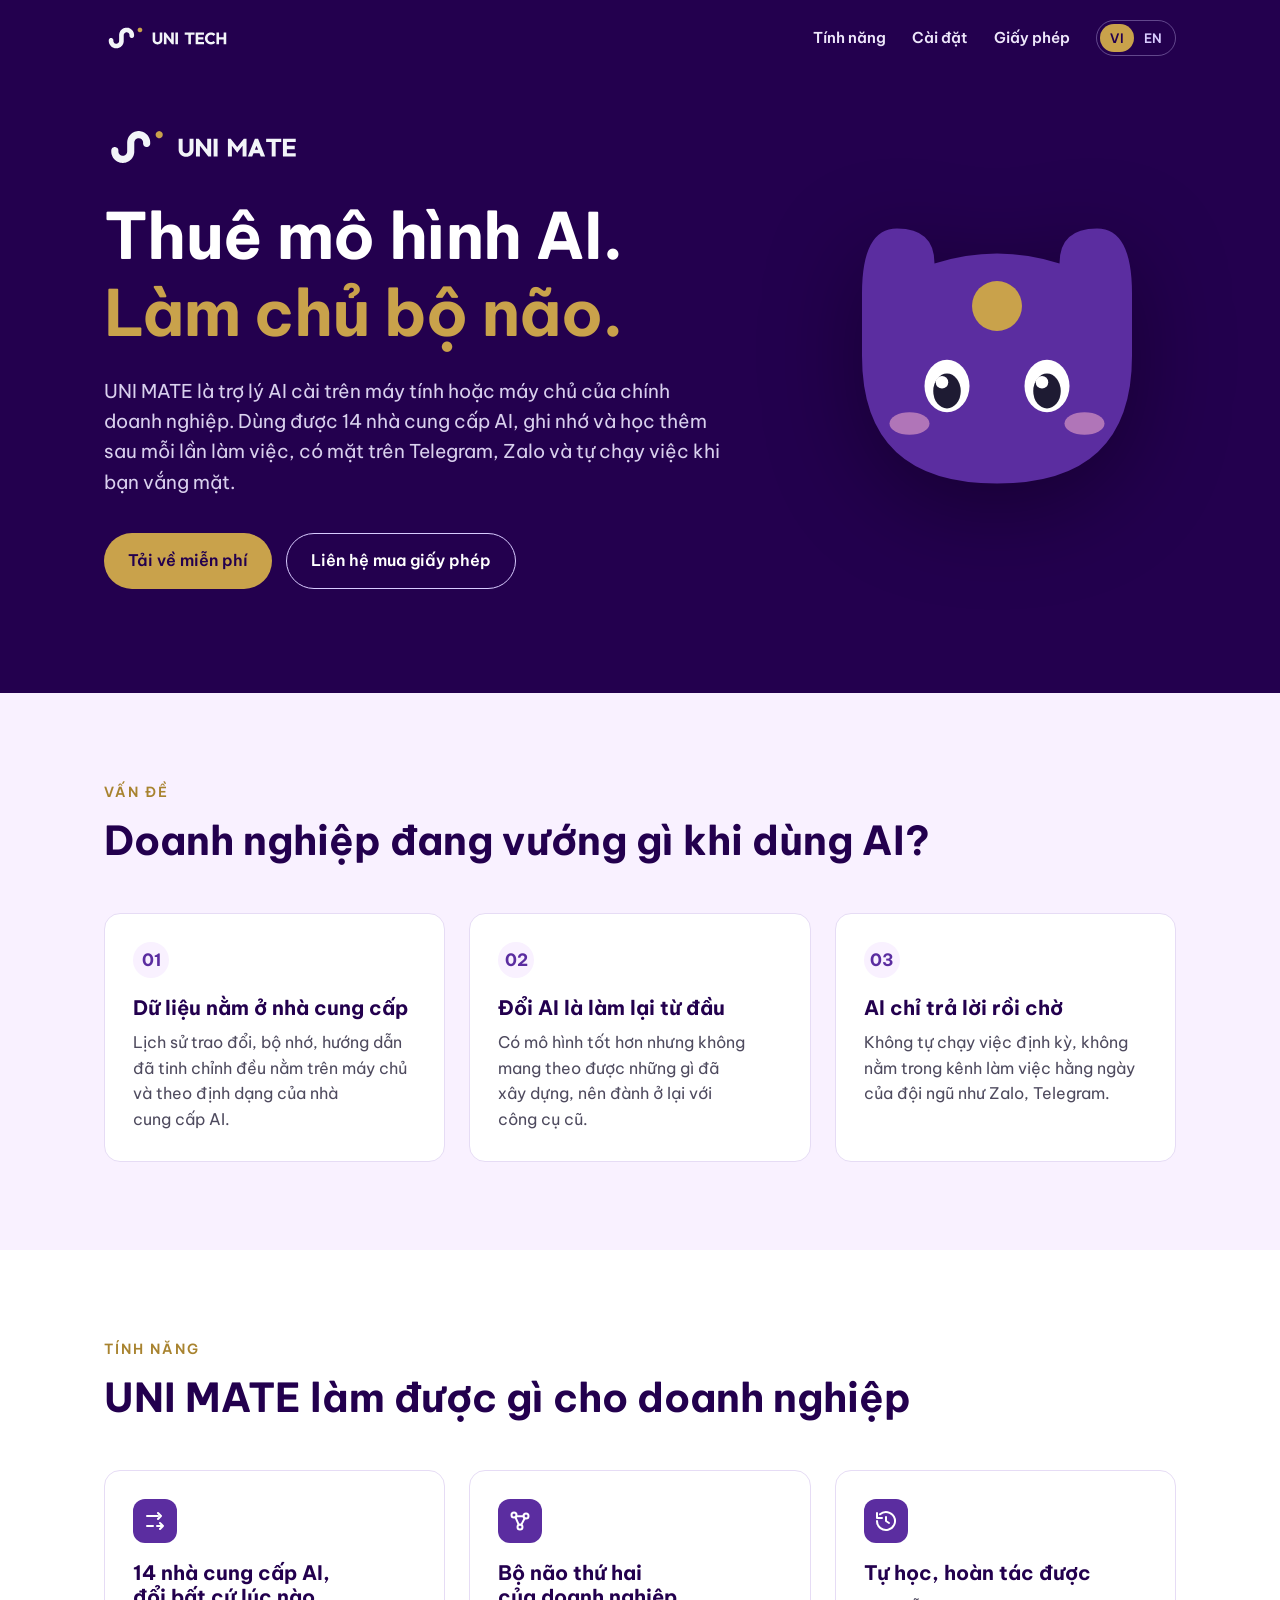
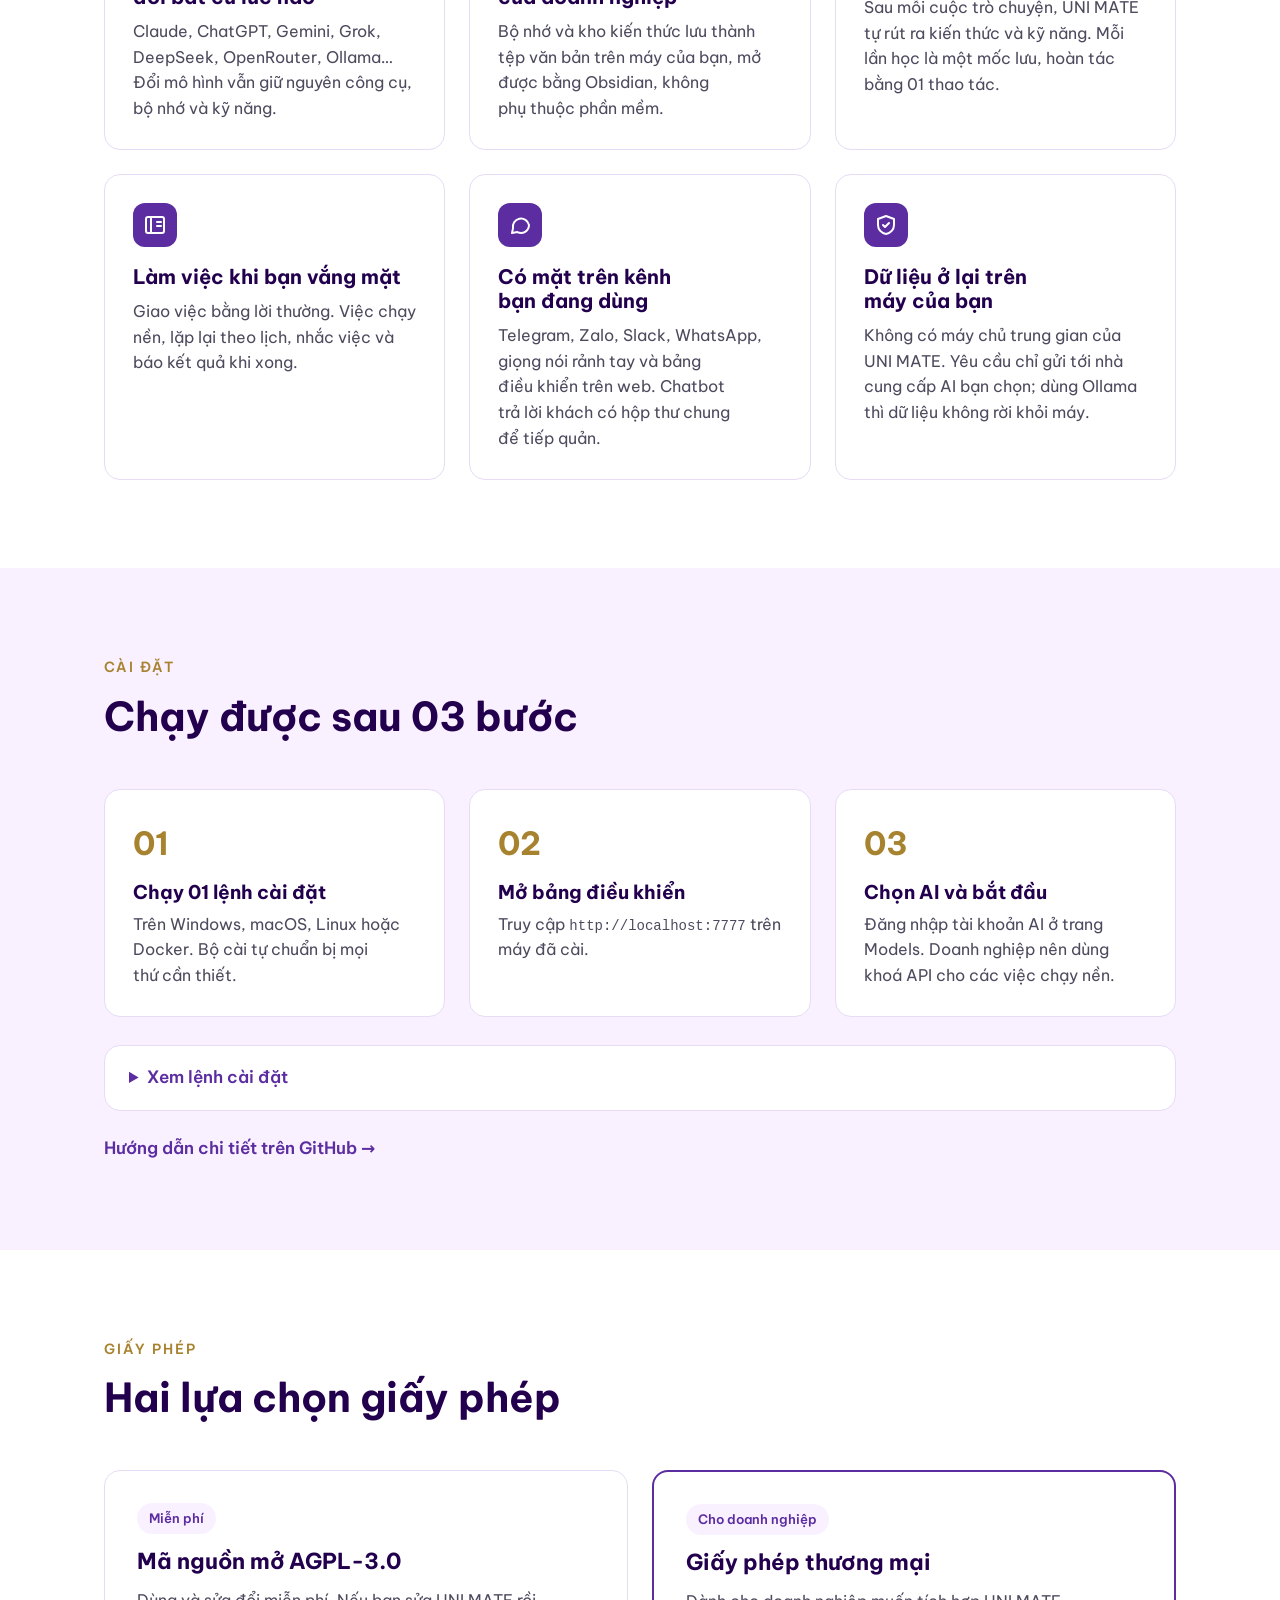
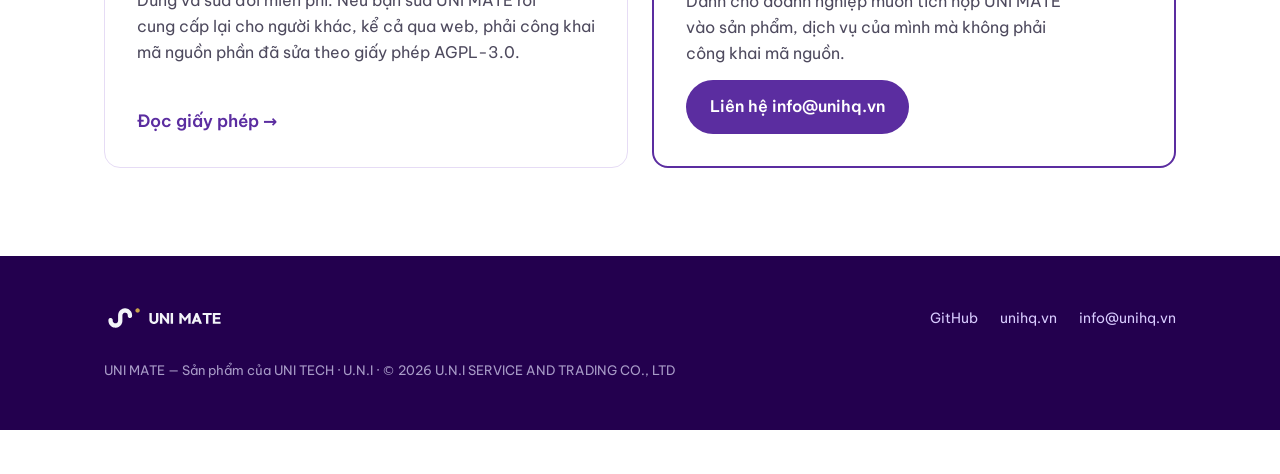
==== index.html @ b41cc6f3 "Website UNI TECH - trang UNI MATE (bản đầu) Co-Authored-By: Claude Opus 5.5 <noreply@anthropic.com> " ====
<!doctype html>
<html lang="vi">
<head>
<meta charset="utf-8">
<meta name="viewport" content="width=device-width, initial-scale=1">
<title>UNI TECH</title>
<meta http-equiv="refresh" content="0; url=/unimate/">
<link rel="canonical" href="https://tech.unihq.vn/unimate/">
</head>
<body>
<p><a href="/unimate/">UNI MATE</a></p>
</body>
</html>
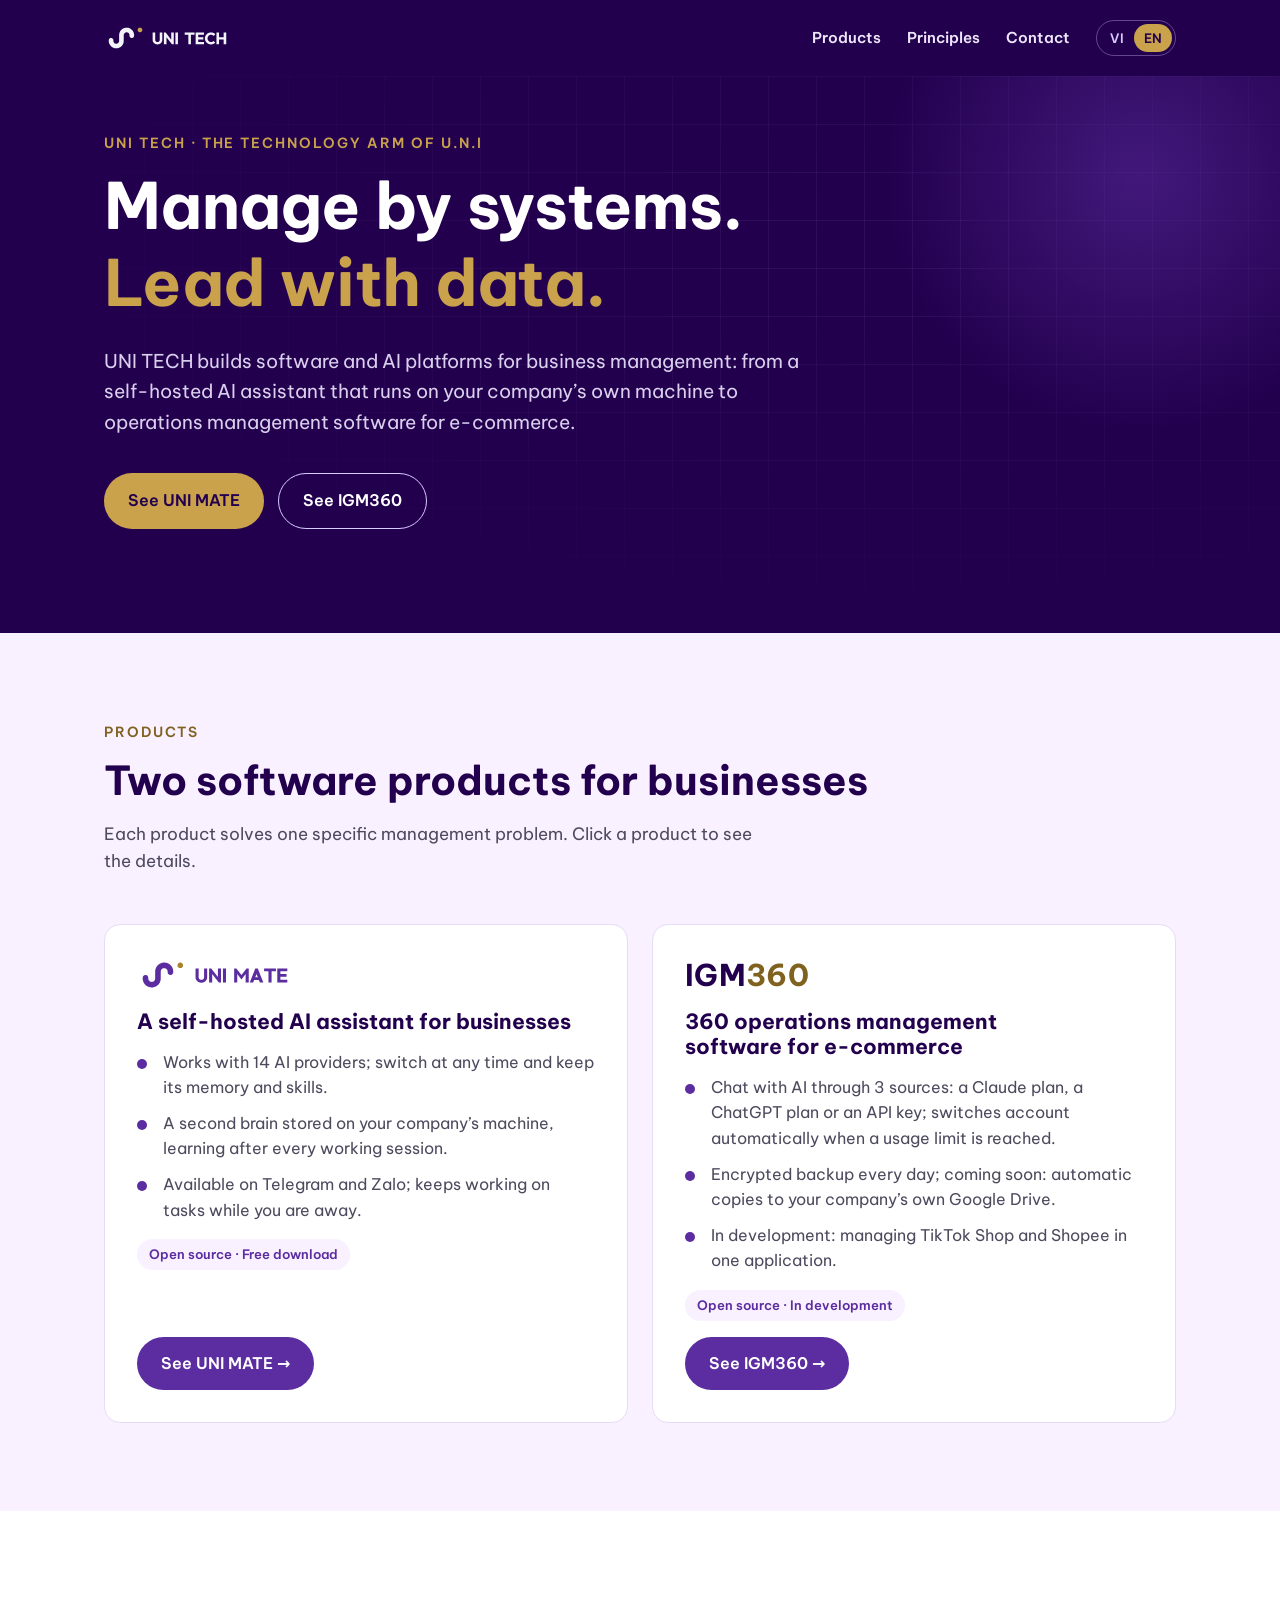
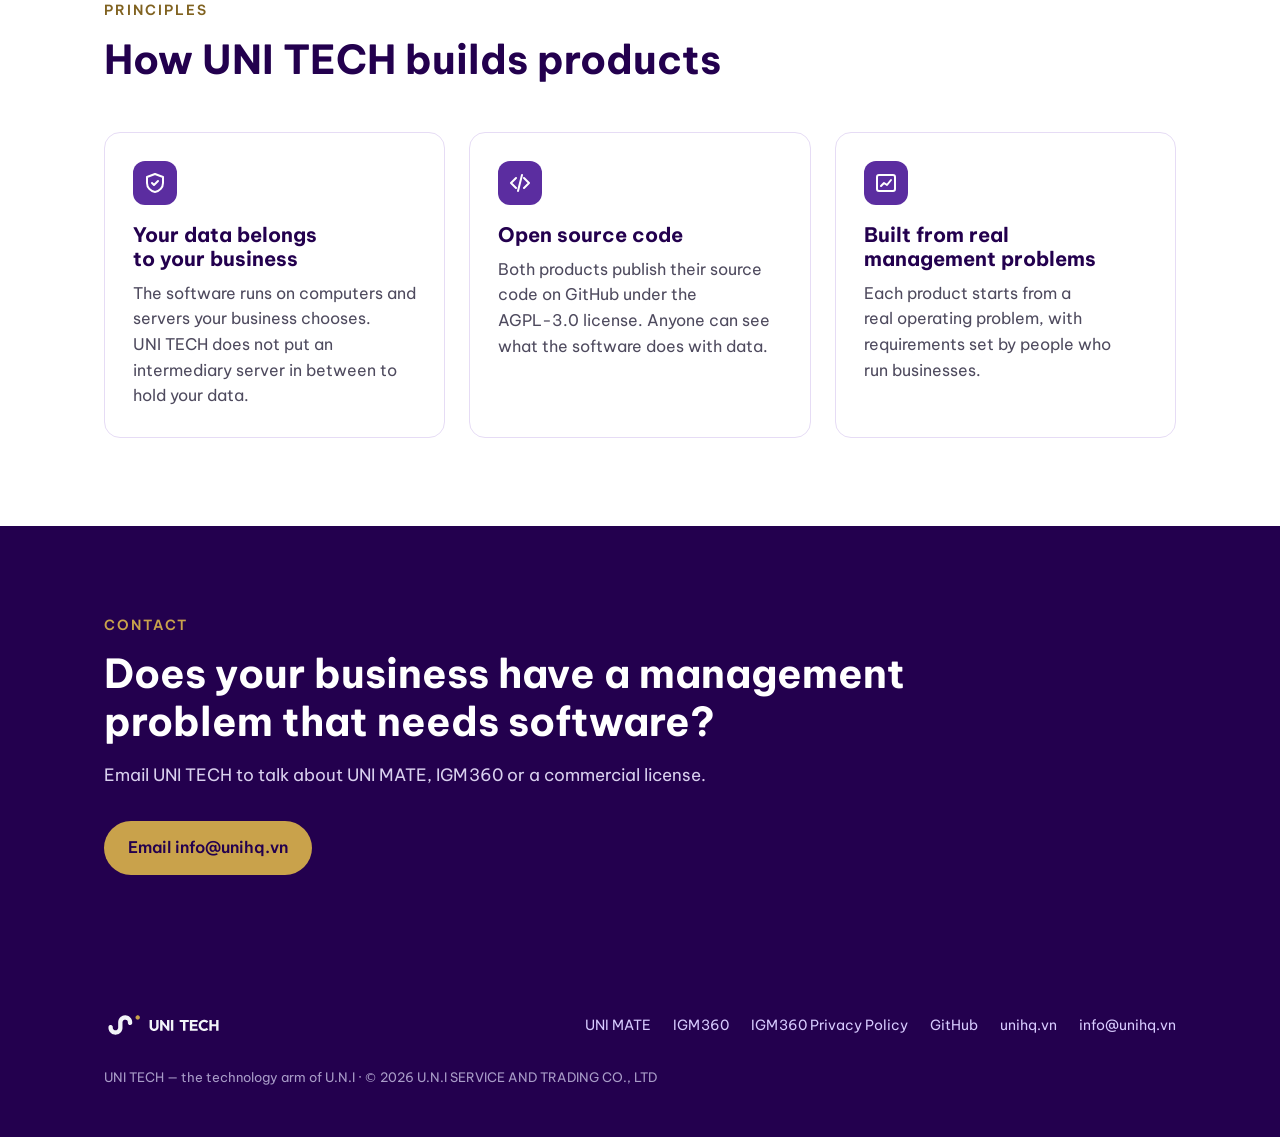
==== commit b71edf63: "Trang công nghệ UNI TECH: trang chủ, trang IGM360, chính sách riêng tư IGM360 - Trang chủ UNI TECH g" ====
--- a/index.html
+++ b/index.html
@@ -1,13 +1,144 @@
 <!doctype html>
-<html lang="vi">
+<html lang="vi" data-lang="vi">
 <head>
 <meta charset="utf-8">
 <meta name="viewport" content="width=device-width, initial-scale=1">
-<title>UNI TECH</title>
-<meta http-equiv="refresh" content="0; url=/unimate/">
-<link rel="canonical" href="https://tech.unihq.vn/unimate/">
+<title>UNI TECH — Công nghệ quản trị của U.N.I</title>
+<meta name="description" content="UNI TECH là mảng công nghệ của U.N.I: làm phần mềm và nền tảng AI cho quản trị doanh nghiệp. Sản phẩm: UNI MATE, IGM360. · UNI TECH is the technology arm of U.N.I, building software and AI platforms for business management.">
+<link rel="icon" href="assets/img/mascot.svg" type="image/svg+xml">
+<link rel="preload" href="assets/fonts/UNISans-Bold.woff2" as="font" type="font/woff2" crossorigin>
+<link rel="stylesheet" href="assets/css/site.css">
+<link rel="canonical" href="https://tech.unihq.vn/">
 </head>
-<body>
-<p><a href="/unimate/">UNI MATE</a></p>
+<body class="lift">
+
+<div class="dark">
+  <header class="site-header">
+    <div class="wrap">
+      <a class="brand" href="/" aria-label="UNI TECH"><img src="assets/img/uni-tech-dark.svg" alt="UNI TECH"></a>
+      <nav class="nav">
+        <a href="#san-pham"><span lang="vi">Sản&nbsp;phẩm</span><span lang="en">Products</span></a>
+        <a href="#nguyen-tac"><span lang="vi">Nguyên&nbsp;tắc</span><span lang="en">Principles</span></a>
+        <a href="#lien-he"><span lang="vi">Liên&nbsp;hệ</span><span lang="en">Contact</span></a>
+        <span class="lang" role="group" aria-label="Ngôn ngữ / Language">
+          <button type="button" data-set-lang="vi" aria-pressed="true">VI</button>
+          <button type="button" data-set-lang="en" aria-pressed="false">EN</button>
+        </span>
+      </nav>
+    </div>
+  </header>
+
+  <section class="hero hero-home hero-fx">
+    <div class="wrap">
+      <p class="eyebrow"><span lang="vi">UNI&nbsp;TECH · Mảng công&nbsp;nghệ của U.N.I</span><span lang="en">UNI&nbsp;TECH · The technology arm of U.N.I</span></p>
+      <h1 lang="vi">Quản&nbsp;trị bằng hệ&nbsp;thống.<br><span class="accent">Điều&nbsp;hành bằng dữ&nbsp;liệu.</span></h1>
+      <h1 lang="en">Manage by systems.<br><span class="accent">Lead with data.</span></h1>
+      <p class="lead" lang="vi">UNI&nbsp;TECH làm phần&nbsp;mềm và nền&nbsp;tảng AI cho quản&nbsp;trị doanh&nbsp;nghiệp: từ trợ&nbsp;lý AI tự cài trên máy của doanh&nbsp;nghiệp đến phần&nbsp;mềm quản&nbsp;trị vận&nbsp;hành thương&nbsp;mại điện&nbsp;tử.</p>
+      <p class="lead" lang="en">UNI&nbsp;TECH builds software and AI platforms for business management: from a self-hosted AI assistant that runs on your company’s own machine to operations management software for e-commerce.</p>
+      <div class="actions">
+        <a class="btn btn-gold" href="/unimate/"><span lang="vi">Xem UNI&nbsp;MATE</span><span lang="en">See UNI&nbsp;MATE</span></a>
+        <a class="btn btn-line" href="/igm360/"><span lang="vi">Xem IGM360</span><span lang="en">See IGM360</span></a>
+      </div>
+    </div>
+  </section>
+</div>
+
+<main>
+  <section class="products" id="san-pham">
+    <div class="wrap">
+      <p class="eyebrow"><span lang="vi">Sản&nbsp;phẩm</span><span lang="en">Products</span></p>
+      <h2 class="section-title" lang="vi">02 phần&nbsp;mềm cho doanh&nbsp;nghiệp</h2>
+      <h2 class="section-title" lang="en">Two software products for businesses</h2>
+      <p class="section-lead" lang="vi">Mỗi phần&nbsp;mềm giải một bài&nbsp;toán quản&nbsp;trị cụ&nbsp;thể. Bấm vào từng phần&nbsp;mềm để xem chi&nbsp;tiết.</p>
+      <p class="section-lead" lang="en">Each product solves one specific management problem. Click a product to see the details.</p>
+      <div class="grid-2">
+        <article class="product-card">
+          <img class="logo" src="assets/img/unimate-logo.svg" alt="UNI MATE">
+          <h3 lang="vi">Trợ&nbsp;lý AI tự cài cho doanh&nbsp;nghiệp</h3>
+          <h3 lang="en">A self-hosted AI assistant for businesses</h3>
+          <ul class="points">
+            <li><span lang="vi">Dùng 14 nhà cung&nbsp;cấp AI, đổi bất cứ lúc nào mà vẫn giữ bộ&nbsp;nhớ, kỹ&nbsp;năng.</span><span lang="en">Works with 14 AI providers; switch at any time and keep its memory and skills.</span></li>
+            <li><span lang="vi">Bộ&nbsp;não thứ hai lưu trên máy của doanh&nbsp;nghiệp, tự học sau mỗi lần làm&nbsp;việc.</span><span lang="en">A second brain stored on your company’s machine, learning after every working session.</span></li>
+            <li><span lang="vi">Có mặt trên Telegram, Zalo; tự chạy việc khi bạn vắng&nbsp;mặt.</span><span lang="en">Available on Telegram and Zalo; keeps working on tasks while you are away.</span></li>
+          </ul>
+          <span class="tag"><span lang="vi">Mã&nbsp;nguồn mở · Tải miễn&nbsp;phí</span><span lang="en">Open source · Free download</span></span>
+          <a class="btn btn-tech" href="/unimate/"><span lang="vi">Xem UNI&nbsp;MATE →</span><span lang="en">See UNI&nbsp;MATE →</span></a>
+        </article>
+        <article class="product-card">
+          <div class="wordmark" role="img" aria-label="IGM360">IGM<span>360</span></div>
+          <h3 lang="vi">Phần&nbsp;mềm quản&nbsp;trị vận&nbsp;hành 360 cho thương&nbsp;mại điện&nbsp;tử</h3>
+          <h3 lang="en">360 operations management software for e-commerce</h3>
+          <ul class="points">
+            <li><span lang="vi">Trò&nbsp;chuyện với AI qua 03 nguồn: gói Claude, gói ChatGPT, khoá&nbsp;API; tự chuyển tài&nbsp;khoản khi hết hạn&nbsp;mức.</span><span lang="en">Chat with AI through 3 sources: a Claude plan, a ChatGPT plan or an API key; switches account automatically when a usage limit is reached.</span></li>
+            <li><span lang="vi">Sao&nbsp;lưu mã&nbsp;hoá hằng&nbsp;ngày; sắp có: tự cất bản sao lên Google&nbsp;Drive của chính doanh&nbsp;nghiệp.</span><span lang="en">Encrypted backup every day; coming soon: automatic copies to your company’s own Google&nbsp;Drive.</span></li>
+            <li><span lang="vi">Đang phát&nbsp;triển: quản&nbsp;trị TikTok&nbsp;Shop và Shopee trên 01 phần&nbsp;mềm.</span><span lang="en">In development: managing TikTok&nbsp;Shop and Shopee in one application.</span></li>
+          </ul>
+          <span class="tag"><span lang="vi">Mã&nbsp;nguồn công&nbsp;khai · Đang phát&nbsp;triển</span><span lang="en">Open source · In development</span></span>
+          <a class="btn btn-tech" href="/igm360/"><span lang="vi">Xem IGM360 →</span><span lang="en">See IGM360 →</span></a>
+        </article>
+      </div>
+    </div>
+  </section>
+
+  <section id="nguyen-tac">
+    <div class="wrap">
+      <p class="eyebrow"><span lang="vi">Nguyên&nbsp;tắc</span><span lang="en">Principles</span></p>
+      <h2 class="section-title" lang="vi">Cách UNI&nbsp;TECH làm sản&nbsp;phẩm</h2>
+      <h2 class="section-title" lang="en">How UNI&nbsp;TECH builds products</h2>
+      <div class="grid-3">
+        <article class="card feature">
+          <div class="icon"><svg viewBox="0 0 24 24" fill="none" stroke="currentColor" stroke-width="2" stroke-linecap="round" stroke-linejoin="round"><path d="M12 3l8 3v6c0 4.5-3.4 8.3-8 9-4.6-.7-8-4.5-8-9V6z"/><path d="M9 12l2 2 4-4"/></svg></div>
+          <h3 lang="vi">Dữ&nbsp;liệu là của doanh&nbsp;nghiệp</h3>
+          <h3 lang="en">Your data belongs to your business</h3>
+          <p lang="vi">Phần&nbsp;mềm chạy trên máy&nbsp;tính, máy&nbsp;chủ do doanh&nbsp;nghiệp chọn. UNI&nbsp;TECH không đặt máy&nbsp;chủ trung&nbsp;gian để giữ dữ&nbsp;liệu của bạn.</p>
+          <p lang="en">The software runs on computers and servers your business chooses. UNI&nbsp;TECH does not put an intermediary server in between to hold your data.</p>
+        </article>
+        <article class="card feature">
+          <div class="icon"><svg viewBox="0 0 24 24" fill="none" stroke="currentColor" stroke-width="2" stroke-linecap="round" stroke-linejoin="round"><path d="M8 7l-5 5 5 5M16 7l5 5-5 5M14 4l-4 16"/></svg></div>
+          <h3 lang="vi">Mã&nbsp;nguồn công&nbsp;khai</h3>
+          <h3 lang="en">Open source code</h3>
+          <p lang="vi">Cả 02 phần&nbsp;mềm công&nbsp;khai mã&nbsp;nguồn trên GitHub theo giấy&nbsp;phép <span class="nb">AGPL-3.0</span>. Ai cũng xem được phần&nbsp;mềm làm gì với dữ&nbsp;liệu.</p>
+          <p lang="en">Both products publish their source code on GitHub under the <span class="nb">AGPL-3.0</span> license. Anyone can see what the software does with data.</p>
+        </article>
+        <article class="card feature">
+          <div class="icon"><svg viewBox="0 0 24 24" fill="none" stroke="currentColor" stroke-width="2" stroke-linecap="round" stroke-linejoin="round"><rect x="3" y="4" width="18" height="16" rx="2"/><path d="M7 15l3-3 3 2 4-5"/></svg></div>
+          <h3 lang="vi">Làm từ bài&nbsp;toán quản&nbsp;trị thật</h3>
+          <h3 lang="en">Built from real management problems</h3>
+          <p lang="vi">Mỗi phần&nbsp;mềm bắt&nbsp;đầu từ một bài&nbsp;toán điều&nbsp;hành có thật, do người làm quản&nbsp;trị đặt yêu&nbsp;cầu.</p>
+          <p lang="en">Each product starts from a real operating problem, with requirements set by people who run businesses.</p>
+        </article>
+      </div>
+    </div>
+  </section>
+
+  <section class="dark cta" id="lien-he">
+    <div class="wrap">
+      <p class="eyebrow" style="color:var(--gold-light)"><span lang="vi">Liên&nbsp;hệ</span><span lang="en">Contact</span></p>
+      <h2 class="section-title" lang="vi">Doanh&nbsp;nghiệp bạn có bài&nbsp;toán quản&nbsp;trị cần phần&nbsp;mềm?</h2>
+      <h2 class="section-title" lang="en">Does your business have a management problem that needs software?</h2>
+      <p class="section-lead" lang="vi">Gửi email cho UNI&nbsp;TECH để trao&nbsp;đổi về UNI&nbsp;MATE, IGM360 hoặc giấy&nbsp;phép thương&nbsp;mại.</p>
+      <p class="section-lead" lang="en">Email UNI&nbsp;TECH to talk about UNI&nbsp;MATE, IGM360 or a commercial license.</p>
+      <a class="btn btn-gold" href="mailto:info@unihq.vn?subject=UNI%20TECH"><span lang="vi">Gửi email info@unihq.vn</span><span lang="en">Email info@unihq.vn</span></a>
+    </div>
+  </section>
+</main>
+
+<footer class="dark site-footer">
+  <div class="wrap">
+    <img src="assets/img/uni-tech-dark.svg" alt="UNI TECH">
+    <nav>
+      <a href="/unimate/">UNI&nbsp;MATE</a>
+      <a href="/igm360/">IGM360</a>
+      <a href="/igm360/privacy/"><span lang="vi">Chính&nbsp;sách riêng&nbsp;tư IGM360</span><span lang="en">IGM360 Privacy Policy</span></a>
+      <a href="https://github.com/unihq">GitHub</a>
+      <a href="https://unihq.vn/">unihq.vn</a>
+      <a href="mailto:info@unihq.vn">info@unihq.vn</a>
+    </nav>
+    <small lang="vi">UNI&nbsp;TECH — mảng công&nbsp;nghệ của U.N.I · <span class="sym">©</span> 2026 Công&nbsp;ty TNHH Thương&nbsp;mại và Dịch&nbsp;vụ U.N.I (U.N.I SERVICE AND TRADING CO., LTD)</small>
+    <small lang="en">UNI&nbsp;TECH — the technology arm of U.N.I · <span class="sym">©</span> 2026 U.N.I SERVICE AND TRADING CO., LTD</small>
+  </div>
+</footer>
+
+<script src="assets/js/lang.js"></script>
 </body>
 </html>
--- a/assets/css/site.css
+++ b/assets/css/site.css
@@ -0,0 +1,277 @@
+@font-face { font-family: "UNI Sans"; src: url("../fonts/UNISans-Regular.woff2") format("woff2"); font-weight: 400; font-display: swap; }
+@font-face { font-family: "UNI Sans"; src: url("../fonts/UNISans-SemiBold.woff2") format("woff2"); font-weight: 600; font-display: swap; }
+@font-face { font-family: "UNI Sans"; src: url("../fonts/UNISans-Bold.woff2") format("woff2"); font-weight: 700; font-display: swap; }
+
+:root {
+  --tech: #5B2DA0;          /* Tím công nghệ */
+  --tech-deep: #23004E;     /* nền tối */
+  --tech-soft: #F9F1FF;     /* nền sáng */
+  --tech-light: #D8CBFF;    /* chữ tím trên nền tối */
+  --gold: #806220;          /* vàng kim đậm trên nền sáng (đổi từ #A8832F cho đủ tương phản 4.5:1) */
+  --gold-light: #C9A24B;    /* vàng kim trên nền tối */
+  --paper: #FFFFFF;
+  --ink: #1F2328;
+  --muted: #4E4A5E;
+  --line: #E6DCF5;
+  --radius: 16px;
+  --wrap: 1120px;
+}
+
+* { box-sizing: border-box; }
+html { scroll-behavior: smooth; }
+body {
+  margin: 0;
+  font-family: "UNI Sans", "Be Vietnam Pro", system-ui, -apple-system, "Segoe UI", Roboto, sans-serif;
+  color: var(--ink);
+  background: var(--paper);
+  line-height: 1.6;
+  font-size: 17px;
+  -webkit-font-smoothing: antialiased;
+}
+img { max-width: 100%; display: block; }
+a { color: inherit; }
+h1, h2, h3 { line-height: 1.2; margin: 0; text-wrap: balance; }
+p { margin: 0; text-wrap: pretty; }
+.nb { white-space: nowrap; }
+code { font-family: ui-monospace, "Cascadia Code", Consolas, monospace; font-size: 14px; }
+
+html[data-lang="vi"] [lang="en"]:not(html) { display: none !important; }
+html[data-lang="en"] [lang="vi"]:not(html) { display: none !important; }
+
+.wrap { max-width: var(--wrap); margin: 0 auto; padding: 0 24px; }
+section { padding: 88px 0; }
+.eyebrow { font-size: 14px; font-weight: 600; letter-spacing: .14em; text-transform: uppercase; color: var(--gold); margin-bottom: 14px; }
+.section-title { font-size: clamp(28px, 3.4vw, 40px); font-weight: 700; color: var(--tech-deep); margin-bottom: 16px; }
+.section-lead { color: var(--muted); max-width: 700px; }
+
+/* Phần tối: đầu trang + mở đầu */
+.dark { background: var(--tech-deep); color: #EDE6FA; }
+.site-header .wrap { display: flex; align-items: center; justify-content: space-between; height: 76px; gap: 16px; }
+.brand img { height: 30px; width: auto; }
+.nav { display: flex; align-items: center; gap: 26px; font-weight: 600; font-size: 15px; }
+.nav a { text-decoration: none; color: #EDE6FA; }
+.nav a:hover { color: var(--gold-light); }
+.lang { display: inline-flex; border: 1px solid rgba(216, 203, 255, .35); border-radius: 999px; padding: 3px; }
+.lang button { border: 0; background: none; font: inherit; font-size: 13px; font-weight: 600; padding: 4px 10px; border-radius: 999px; color: var(--tech-light); cursor: pointer; }
+.lang button[aria-pressed="true"] { background: var(--gold-light); color: var(--tech-deep); }
+
+.hero { padding: 48px 0 104px; }
+.hero .wrap { display: grid; grid-template-columns: 1.3fr .7fr; gap: 48px; align-items: center; }
+.hero .product { height: 46px; width: auto; margin-bottom: 28px; }
+.hero h1 { font-size: clamp(38px, 5.6vw, 64px); font-weight: 700; color: #FFFFFF; letter-spacing: -.01em; }
+.hero h1 .accent { color: var(--gold-light); }
+.hero .lead { font-size: 19px; color: #D9D0EE; margin: 24px 0 36px; max-width: 620px; }
+.hero .actions { display: flex; gap: 14px; flex-wrap: wrap; }
+.mascot { width: min(320px, 100%); justify-self: center; filter: drop-shadow(0 24px 48px rgba(0, 0, 0, .35)); }
+
+.btn { display: inline-flex; align-items: center; gap: 8px; padding: 14px 24px; border-radius: 999px; font-weight: 600; font-size: 16px; text-decoration: none; transition: transform .15s ease; }
+.btn:hover { transform: translateY(-1px); }
+.btn-gold { background: var(--gold-light); color: var(--tech-deep); }
+.btn-line { border: 1.5px solid var(--tech-light); color: #FFFFFF; }
+.btn-tech { background: var(--tech); color: #FFFFFF; }
+
+/* Vấn đề */
+.problems { background: var(--tech-soft); }
+.grid-3 { display: grid; grid-template-columns: repeat(3, 1fr); gap: 24px; margin-top: 48px; }
+.card { background: var(--paper); border: 1px solid var(--line); border-radius: var(--radius); padding: 28px; }
+.card h3 { font-size: 20px; color: var(--tech-deep); margin-bottom: 10px; }
+.card p { color: var(--muted); font-size: 16px; }
+.num { display: inline-flex; width: 36px; height: 36px; border-radius: 50%; align-items: center; justify-content: center; background: var(--tech-soft); color: var(--tech); font-weight: 700; margin-bottom: 18px; }
+
+/* Tính năng */
+.feature .icon { width: 44px; height: 44px; border-radius: 12px; background: var(--tech); color: #FFFFFF; display: flex; align-items: center; justify-content: center; margin-bottom: 18px; }
+.feature .icon svg { width: 24px; height: 24px; }
+
+/* Cài đặt */
+.install { background: var(--tech-soft); }
+.steps { counter-reset: s; display: grid; grid-template-columns: repeat(3, 1fr); gap: 24px; margin-top: 48px; }
+.step { position: relative; background: var(--paper); border: 1px solid var(--line); border-radius: var(--radius); padding: 28px; }
+.step::before { counter-increment: s; content: "0" counter(s); display: block; font-size: 32px; font-weight: 700; color: var(--gold); margin-bottom: 12px; }
+.step h3 { font-size: 19px; color: var(--tech-deep); margin-bottom: 8px; }
+.step p { color: var(--muted); font-size: 16px; }
+details { margin-top: 28px; background: var(--paper); border: 1px solid var(--line); border-radius: var(--radius); padding: 18px 24px; }
+summary { cursor: pointer; font-weight: 600; color: var(--tech); }
+.cmd { display: grid; gap: 14px; margin-top: 16px; }
+.cmd div { display: grid; gap: 6px; }
+.cmd strong { font-size: 14px; color: var(--tech-deep); }
+.cmd code { display: block; background: var(--tech-deep); color: #EDE6FA; padding: 12px 14px; border-radius: 10px; overflow-x: auto; white-space: pre; }
+.link { display: inline-block; margin-top: 24px; font-weight: 600; color: var(--tech); text-decoration: none; }
+.link:hover { text-decoration: underline; }
+
+/* Giấy phép */
+.licenses { display: grid; grid-template-columns: 1fr 1fr; gap: 24px; margin-top: 48px; }
+.license { border: 1px solid var(--line); border-radius: var(--radius); padding: 32px; display: flex; flex-direction: column; gap: 14px; }
+.license.highlight { border: 2px solid var(--tech); }
+.license h3 { font-size: 22px; color: var(--tech-deep); }
+.license .tag { align-self: flex-start; font-size: 13px; font-weight: 600; padding: 5px 12px; border-radius: 999px; background: var(--tech-soft); color: var(--tech); }
+.license p { color: var(--muted); font-size: 16px; flex: 1; }
+.license .btn { align-self: flex-start; }
+
+/* Chân trang */
+.site-footer { padding: 48px 0; }
+.site-footer .wrap { display: flex; justify-content: space-between; align-items: center; gap: 20px; flex-wrap: wrap; }
+.site-footer img { height: 28px; width: auto; }
+.site-footer nav { display: flex; gap: 22px; flex-wrap: wrap; font-size: 14px; }
+.site-footer nav a { color: var(--tech-light); text-decoration: none; }
+.site-footer nav a:hover { color: var(--gold-light); }
+.site-footer small { display: block; width: 100%; font-size: 13px; color: #A99CC8; margin-top: 8px; }
+
+@media (max-width: 900px) {
+  section { padding: 64px 0; }
+  .nav a { display: none; }
+  .hero { padding: 24px 0 72px; }
+  .hero .wrap { grid-template-columns: 1fr; }
+  .mascot { width: 160px; justify-self: start; order: -1; }
+  .grid-3, .steps, .licenses { grid-template-columns: 1fr; }
+}
+@media (max-width: 480px) {
+  .wrap { padding: 0 16px; }
+  body { font-size: 16px; }
+  .hero .product { height: 34px; }
+}
+
+.sym { font-family: system-ui, -apple-system, "Segoe UI", Arial, sans-serif; }
+
+/* Trang chủ UNI TECH */
+.hero-home { padding: 56px 0 104px; }
+.hero-home .wrap { display: block; }
+.hero-home .eyebrow { color: var(--gold-light); }
+.hero-home .lead { max-width: 720px; }
+.products { background: var(--tech-soft); }
+.grid-2 { display: grid; grid-template-columns: repeat(2, 1fr); gap: 24px; margin-top: 48px; }
+.product-card { background: var(--paper); border: 1px solid var(--line); border-radius: var(--radius); padding: 32px; display: flex; flex-direction: column; gap: 16px; }
+.product-card .logo { height: 36px; width: auto; align-self: flex-start; }
+.wordmark { font-size: 30px; font-weight: 700; color: var(--tech-deep); letter-spacing: .01em; line-height: 36px; }
+.wordmark span { color: var(--gold); }
+.product-card h3 { font-size: 21px; color: var(--tech-deep); }
+.points { list-style: none; padding: 0; margin: 0; display: grid; gap: 10px; color: var(--muted); font-size: 16px; }
+.points li { position: relative; padding-left: 26px; }
+.points li::before { content: ""; position: absolute; left: 0; top: 9px; width: 10px; height: 10px; border-radius: 50%; background: var(--tech); }
+.product-card .tag { align-self: flex-start; font-size: 13px; font-weight: 600; padding: 5px 12px; border-radius: 999px; background: var(--tech-soft); color: var(--tech); }
+.product-card .btn { align-self: flex-start; margin-top: auto; }
+.cta { text-align: left; }
+.cta .section-title { color: #FFFFFF; }
+.cta .section-lead { color: #D9D0EE; margin-bottom: 32px; }
+.draft-note { background: #FFF7D6; color: #3D3200; font-size: 14px; padding: 2px 6px; border-radius: 4px; }
+@media (max-width: 900px) { .grid-2 { grid-template-columns: 1fr; } .hero-home { padding: 24px 0 72px; } }
+
+/* Hiệu ứng nhẹ bằng CSS: lưới mờ + vầng sáng ở phần mở đầu */
+.hero-fx { position: relative; overflow: hidden; }
+.hero-fx::before { content: ""; position: absolute; inset: 0; pointer-events: none;
+  background-image: linear-gradient(rgba(216,203,255,.07) 1px, transparent 1px), linear-gradient(90deg, rgba(216,203,255,.07) 1px, transparent 1px);
+  background-size: 48px 48px; -webkit-mask-image: radial-gradient(ellipse at 70% 30%, #000 0%, transparent 70%); mask-image: radial-gradient(ellipse at 70% 30%, #000 0%, transparent 70%); }
+.hero-fx::after { content: ""; position: absolute; width: 520px; height: 520px; right: -120px; top: -160px; border-radius: 50%; pointer-events: none;
+  background: radial-gradient(circle, rgba(91,45,160,.55) 0%, transparent 70%); animation: glow 9s ease-in-out infinite alternate; }
+.hero-fx .wrap { position: relative; z-index: 1; }
+@keyframes glow { from { transform: translate(0, 0); opacity: .8; } to { transform: translate(-60px, 40px); opacity: 1; } }
+.lift .card, .lift .product-card { transition: transform .2s ease, box-shadow .2s ease; }
+.lift .card:hover, .lift .product-card:hover { transform: translateY(-3px); box-shadow: 0 12px 28px rgba(35,0,78,.10); }
+@media (prefers-reduced-motion: reduce) { .hero-fx::after { animation: none; } .lift .card, .lift .product-card { transition: none; } }
+
+/* Trang IGM360 */
+.dark .wordmark { color: #FFFFFF; }
+.dark .wordmark span { color: var(--gold-light); }
+.wordmark.big { font-size: 40px; line-height: 46px; margin-bottom: 24px; }
+.shot { border: 2px dashed var(--tech-light); border-radius: var(--radius); background: rgba(216,203,255,.08); min-height: 260px; display: flex; align-items: center; justify-content: center; text-align: center; padding: 24px; color: #D9D0EE; font-size: 15px; }
+.shot.light { border-color: #B9A6E6; background: var(--paper); color: var(--muted); min-height: 160px; margin-top: 16px; }
+.soon { border-style: dashed; }
+.soon .tag { align-self: flex-start; }
+.card .tag { display: inline-block; font-size: 13px; font-weight: 600; padding: 4px 10px; border-radius: 999px; background: var(--tech-soft); color: var(--tech); margin-bottom: 12px; }
+.drive { display: grid; grid-template-columns: 1fr 1fr; gap: 32px; align-items: start; margin-top: 40px; }
+.drive ul { margin: 0; padding-left: 20px; color: var(--muted); display: grid; gap: 10px; }
+.faq { margin-top: 40px; display: grid; gap: 12px; }
+.faq details { margin-top: 0; }
+.faq details p { margin-top: 10px; color: var(--muted); font-size: 16px; }
+.compare { width: 100%; border-collapse: collapse; margin-top: 32px; font-size: 16px; }
+.compare th, .compare td { text-align: left; padding: 12px 14px; border-bottom: 1px solid var(--line); vertical-align: top; }
+.compare th { color: var(--tech-deep); }
+@media (max-width: 900px) { .drive { grid-template-columns: 1fr; } }
+
+/* Ảnh chụp giao diện IGM360 (ảnh thật bản 0.7.9, dữ liệu thử) */
+.screen { margin: 0; }
+.screen img { width: 100%; height: auto; border-radius: 12px; border: 1px solid var(--line); box-shadow: 0 16px 36px rgba(35,0,78,.18); background: var(--paper); }
+.screen figcaption { font-size: 13px; color: var(--muted); margin-top: 8px; }
+.dark .screen img { border-color: rgba(216,203,255,.35); box-shadow: 0 24px 48px rgba(0,0,0,.35); }
+.dark .screen figcaption { color: #D9D0EE; }
+.card .screen { margin-top: 16px; }
+.card .screen img { box-shadow: 0 6px 16px rgba(35,0,78,.10); }
+
+.hero-igm .wrap { grid-template-columns: 1fr 1.1fr; }
+@media (max-width: 900px) { .hero-igm .wrap { grid-template-columns: 1fr; } }
+.hero-igm h1 { font-size: clamp(32px, 4vw, 48px); }
+
+/* Trang chính sách riêng tư */
+.policy-head { padding: 40px 0 64px; }
+.policy-head h1 { font-size: clamp(30px, 4vw, 44px); color: #FFFFFF; margin-top: 16px; }
+.policy-head .lead { color: #D9D0EE; margin-top: 12px; }
+.policy { padding: 56px 0 80px; }
+.policy .wrap { max-width: 820px; }
+.policy h2 { font-size: 22px; color: var(--tech-deep); margin: 36px 0 12px; }
+.policy p, .policy li { color: var(--ink); font-size: 17px; }
+.policy p + p { margin-top: 10px; }
+.policy ul, .policy ol { padding-left: 22px; display: grid; gap: 8px; margin: 10px 0 0; }
+.policy a { color: var(--tech); }
+.policy code { background: var(--tech-soft); padding: 1px 6px; border-radius: 6px; word-break: break-all; }
+.policy .note { margin-top: 40px; padding-top: 16px; border-top: 1px solid var(--line); color: var(--muted); font-size: 15px; }
+.screen a { display: block; cursor: zoom-in; }
+
+/* ===== Bảng màu riêng từng trang sản phẩm (trang chủ giữ nhận diện UNI TECH) ===== */
+
+/* IGM360 – theo bảng màu giao diện phần mềm IGM360. 04 màu nền: #FFFFFF · #F5F6F7 · #EEF3FF · #1456F0 */
+.theme-igm {
+  --tech: #1456F0;        /* xanh chính */
+  --tech-deep: #1456F0;   /* nền khối liên hệ, chân trang */
+  --tech-soft: #F5F6F7;   /* nền xám */
+  --tech-light: #FFFFFF;
+  --gold: #1456F0;        /* chữ nhỏ đầu khối */
+  --gold-light: #FFFFFF;
+  --ink: #1F2329;         /* chữ */
+  --muted: #646A73;       /* chữ phụ */
+  --line: #DEE0E3;        /* đường kẻ */
+}
+.theme-igm > .dark:first-child { background: #EEF3FF; color: var(--ink); }
+.theme-igm > .dark:first-child .nav a { color: var(--ink); }
+.theme-igm > .dark:first-child .nav a:hover { color: var(--tech); }
+.theme-igm > .dark:first-child .lang { border-color: var(--line); }
+.theme-igm > .dark:first-child .lang button { color: var(--muted); }
+.theme-igm > .dark:first-child .lang button[aria-pressed="true"] { background: var(--tech); color: #FFFFFF; }
+.theme-igm .hero h1 { color: var(--ink); }
+.theme-igm .hero h1 .accent { color: var(--tech); }
+.theme-igm .hero .lead { color: #3D434C; }
+.theme-igm .hero .btn-gold { background: var(--tech); color: #FFFFFF; }
+.theme-igm .hero .btn-line { border-color: var(--tech); color: var(--tech); background: #FFFFFF; }
+.theme-igm .hero-fx::before { background-image: linear-gradient(rgba(20,86,240,.06) 1px, transparent 1px), linear-gradient(90deg, rgba(20,86,240,.06) 1px, transparent 1px); }
+.theme-igm .hero-fx::after { background: radial-gradient(circle, rgba(20,86,240,.18) 0%, transparent 70%); }
+.theme-igm .dark .wordmark { color: var(--ink); }
+.theme-igm .wordmark span, .theme-igm .dark .wordmark span { color: var(--tech); }
+.theme-igm > .dark:first-child .screen img { border-color: var(--line); box-shadow: 0 20px 40px rgba(20,86,240,.15); }
+.theme-igm > .dark:first-child .screen figcaption { color: var(--muted); }
+.theme-igm .num { background: #EEF3FF; color: var(--tech); }
+.theme-igm .card .tag { background: #EEF3FF; color: var(--tech); }
+.theme-igm .cta .section-lead { color: #FFFFFF; }
+.theme-igm .cta .btn-gold { background: #FFFFFF; color: var(--tech); }
+.theme-igm .site-footer nav a { color: #FFFFFF; }
+.theme-igm .site-footer small { color: #FFFFFF; }
+.theme-igm .dark { color: #FFFFFF; }
+.theme-igm .shot.light { border-color: #A9C1F7; }
+
+/* UNI MATE – tím + cam vàng. 03 màu nền khối: #FFFFFF · #F6F1FB · #502D6F; nút cam vàng #FFB825 */
+.theme-unimate {
+  --tech: #642E8A;        /* tím chính */
+  --tech-deep: #502D6F;   /* tím đậm */
+  --tech-soft: #F6F1FB;   /* tím rất nhạt */
+  --tech-light: #E6D6F5;  /* chữ tím nhạt trên nền tím đậm */
+  --gold: #8A4B00;        /* chữ nhỏ đầu khối trên nền sáng (cam đậm, đủ tương phản) */
+  --gold-light: #FFB825;  /* cam vàng */
+  --line: #E6DCF0;
+}
+.theme-unimate .btn-gold { color: #3A1F52; }
+.theme-unimate .lang button[aria-pressed="true"] { color: #3A1F52; }
+.theme-unimate .site-footer small { color: #DCCDEB; }
+.theme-igm .section-title, .theme-igm .card h3, .theme-igm .step h3 { color: var(--ink); }
+.theme-igm .cta .section-title { color: #FFFFFF; }
+.theme-igm .step::before { color: var(--tech); }
+.theme-igm .policy-head h1 { color: var(--ink); }
+.theme-igm .policy-head .lead { color: #3D434C; }
+.theme-igm .policy h2 { color: var(--ink); }
+.theme-igm .policy code { background: #EEF3FF; }
